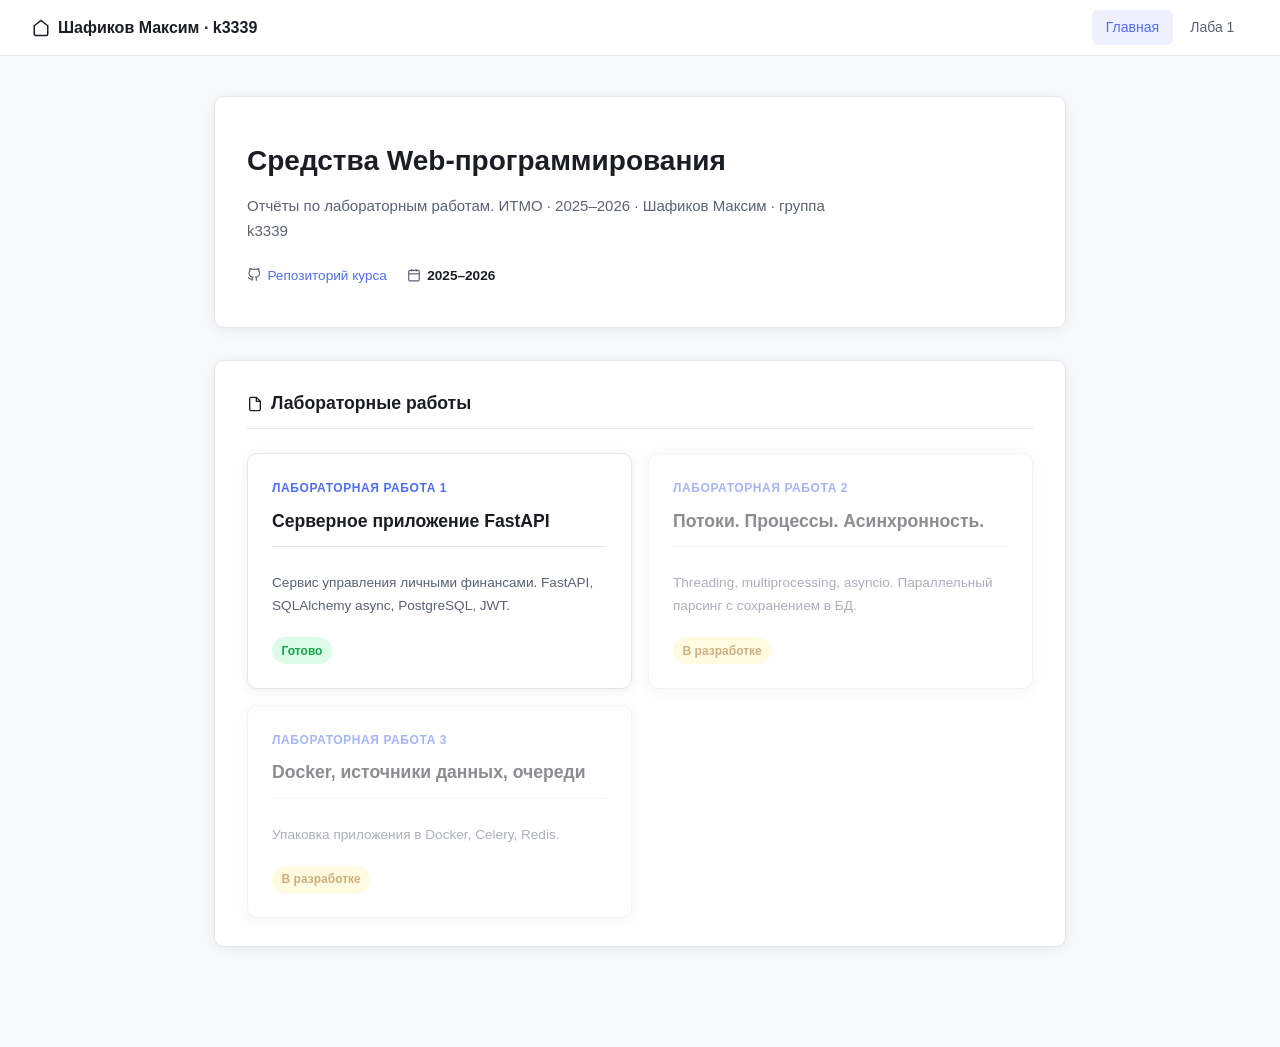
==== students/k3339/Shafikov_Maxim/docs/index.html @ fb5f2b22 "[feat]: Done 1st laboratory work, added full backend application, alembic migrations and report" ====
<!DOCTYPE html>
<html lang="ru">
<head>
  <meta charset="UTF-8" />
  <meta name="viewport" content="width=device-width, initial-scale=1.0" />
  <title>Шафиков Максим — Web-программирование</title>
  <link rel="stylesheet" href="assets/style.css" />
</head>
<body>

<header class="site-header">
  <div class="logo">
    <svg width="18" height="18" viewBox="0 0 24 24" fill="none" stroke="currentColor" stroke-width="2"><path d="M3 9l9-7 9 7v11a2 2 0 0 1-2 2H5a2 2 0 0 1-2-2z"/></svg>
    Шафиков Максим · k3339
  </div>
  <nav>
    <a href="index.html" class="active">Главная</a>
    <a href="lr1.html">Лаба 1</a>
  </nav>
</header>

<div class="container">

  <div class="hero">
    <h1>Средства Web-программирования</h1>
    <p>Отчёты по лабораторным работам. ИТМО · 2025–2026 · Шафиков Максим · группа k3339</p>
    <div class="meta-row">
      <div class="meta-item">
        <svg width="14" height="14" viewBox="0 0 24 24" fill="none" stroke="currentColor" stroke-width="2"><path d="M9 19c-5 1.5-5-2.5-7-3m14 6v-3.87a3.37 3.37 0 0 0-.94-2.61c3.14-.35 6.44-1.54 6.44-7A5.44 5.44 0 0 0 20 4.77 5.07 5.07 0 0 0 19.91 1S18.73.65 16 2.48a13.38 13.38 0 0 0-7 0C6.27.65 5.09 1 5.09 1A5.07 5.07 0 0 0 5 4.77a5.44 5.44 0 0 0-1.5 3.78c0 5.42 3.3 6.61 6.44 7A3.37 3.37 0 0 0 9 18.13V22"/></svg>
        <a href="https://github.com/TonikX/ITMO_ICT_WebDevelopment_tools_2025-2026" target="_blank">Репозиторий курса</a>
      </div>
      <div class="meta-item">
        <svg width="14" height="14" viewBox="0 0 24 24" fill="none" stroke="currentColor" stroke-width="2"><rect x="3" y="4" width="18" height="18" rx="2" ry="2"/><line x1="16" y1="2" x2="16" y2="6"/><line x1="8" y1="2" x2="8" y2="6"/><line x1="3" y1="10" x2="21" y2="10"/></svg>
        <strong>2025–2026</strong>
      </div>
    </div>
  </div>

  <div class="section">
    <h2>
      <svg width="16" height="16" viewBox="0 0 24 24" fill="none" stroke="currentColor" stroke-width="2"><path d="M14 2H6a2 2 0 0 0-2 2v16a2 2 0 0 0 2 2h12a2 2 0 0 0 2-2V8z"/><polyline points="14 2 14 8 20 8"/></svg>
      Лабораторные работы
    </h2>
    <div class="lab-grid">

      <a href="lr1.html" class="lab-card">
        <span class="lab-num">Лабораторная работа 1</span>
        <h2>Серверное приложение FastAPI</h2>
        <p>Сервис управления личными финансами. FastAPI, SQLAlchemy async, PostgreSQL, JWT.</p>
        <span class="badge">Готово</span>
      </a>

      <div class="lab-card" style="opacity: 0.5; cursor: default;">
        <span class="lab-num">Лабораторная работа 2</span>
        <h2>Потоки. Процессы. Асинхронность.</h2>
        <p>Threading, multiprocessing, asyncio. Параллельный парсинг с сохранением в БД.</p>
        <span class="badge wip">В разработке</span>
      </div>

      <div class="lab-card" style="opacity: 0.5; cursor: default;">
        <span class="lab-num">Лабораторная работа 3</span>
        <h2>Docker, источники данных, очереди</h2>
        <p>Упаковка приложения в Docker, Celery, Redis.</p>
        <span class="badge wip">В разработке</span>
      </div>

    </div>
  </div>

</div>
</body>
</html>
---- students/k3339/Shafikov_Maxim/docs/assets/style.css ----
*, *::before, *::after { box-sizing: border-box; margin: 0; padding: 0; }

:root {
  --bg: #f8f9fb;
  --surface: #ffffff;
  --surface-alt: #f1f3f7;
  --border: #e2e6ed;
  --accent: #4f6ef7;
  --accent-light: #eef0fe;
  --text: #1a1d23;
  --text-secondary: #5a6278;
  --success: #22c55e;
  --warning: #f59e0b;
  --code-bg: #f1f3f7;
  --radius: 10px;
  --shadow: 0 2px 12px rgba(0,0,0,0.07);
}

body {
  font-family: -apple-system, BlinkMacSystemFont, "Segoe UI", Roboto, sans-serif;
  background: var(--bg);
  color: var(--text);
  line-height: 1.7;
  font-size: 15px;
}

a { color: var(--accent); text-decoration: none; }
a:hover { text-decoration: underline; }

/* ── Layout ── */
.site-header {
  background: var(--surface);
  border-bottom: 1px solid var(--border);
  padding: 0 2rem;
  position: sticky;
  top: 0;
  z-index: 100;
  display: flex;
  align-items: center;
  justify-content: space-between;
  height: 56px;
}

.site-header .logo {
  font-weight: 700;
  font-size: 1rem;
  color: var(--text);
  display: flex;
  align-items: center;
  gap: 0.5rem;
}

.site-header nav { display: flex; gap: 0.25rem; }

.site-header nav a {
  padding: 0.35rem 0.85rem;
  border-radius: 6px;
  font-size: 0.875rem;
  color: var(--text-secondary);
  transition: background 0.15s, color 0.15s;
}

.site-header nav a:hover,
.site-header nav a.active {
  background: var(--accent-light);
  color: var(--accent);
  text-decoration: none;
}

.container {
  max-width: 900px;
  margin: 0 auto;
  padding: 2.5rem 1.5rem 5rem;
}

/* ── Hero ── */
.hero {
  background: var(--surface);
  border: 1px solid var(--border);
  border-radius: var(--radius);
  padding: 2.5rem 2rem;
  margin-bottom: 2rem;
  box-shadow: var(--shadow);
}

.hero h1 {
  font-size: 1.75rem;
  font-weight: 700;
  margin-bottom: 0.5rem;
}

.hero p { color: var(--text-secondary); max-width: 600px; }

.meta-row {
  display: flex;
  flex-wrap: wrap;
  gap: 1.25rem;
  margin-top: 1.25rem;
}

.meta-item {
  display: flex;
  align-items: center;
  gap: 0.4rem;
  font-size: 0.85rem;
  color: var(--text-secondary);
}

.meta-item strong { color: var(--text); }

/* ── Lab cards on index ── */
.lab-grid {
  display: grid;
  grid-template-columns: repeat(auto-fill, minmax(260px, 1fr));
  gap: 1rem;
  margin-top: 1.5rem;
}

.lab-card {
  background: var(--surface);
  border: 1px solid var(--border);
  border-radius: var(--radius);
  padding: 1.5rem;
  box-shadow: var(--shadow);
  transition: box-shadow 0.2s, border-color 0.2s;
  display: flex;
  flex-direction: column;
  gap: 0.5rem;
}

.lab-card:hover {
  box-shadow: 0 4px 20px rgba(79,110,247,0.12);
  border-color: var(--accent);
  text-decoration: none;
}

.lab-card .lab-num {
  font-size: 0.75rem;
  font-weight: 600;
  color: var(--accent);
  text-transform: uppercase;
  letter-spacing: 0.05em;
}

.lab-card h2 { font-size: 1rem; font-weight: 600; color: var(--text); }
.lab-card p { font-size: 0.85rem; color: var(--text-secondary); }

.badge {
  display: inline-flex;
  align-items: center;
  padding: 0.2rem 0.6rem;
  border-radius: 99px;
  font-size: 0.75rem;
  font-weight: 600;
  background: #dcfce7;
  color: #16a34a;
  width: fit-content;
}

.badge.wip { background: #fef9c3; color: #a16207; }

/* ── Section ── */
.section {
  background: var(--surface);
  border: 1px solid var(--border);
  border-radius: var(--radius);
  padding: 1.75rem 2rem;
  margin-bottom: 1.25rem;
  box-shadow: var(--shadow);
}

.section h2 {
  font-size: 1.1rem;
  font-weight: 700;
  margin-bottom: 1rem;
  padding-bottom: 0.6rem;
  border-bottom: 1px solid var(--border);
  display: flex;
  align-items: center;
  gap: 0.5rem;
}

.section h3 {
  font-size: 0.95rem;
  font-weight: 600;
  margin: 1.25rem 0 0.5rem;
  color: var(--text);
}

.section p { color: var(--text-secondary); margin-bottom: 0.75rem; }
.section p:last-child { margin-bottom: 0; }

/* ── Code ── */
pre {
  background: var(--code-bg);
  border: 1px solid var(--border);
  border-radius: 8px;
  padding: 1rem 1.25rem;
  overflow-x: auto;
  font-size: 0.82rem;
  line-height: 1.6;
  margin: 0.75rem 0;
}

code {
  font-family: "JetBrains Mono", "Fira Code", "Cascadia Code", monospace;
  font-size: 0.85em;
  background: var(--code-bg);
  padding: 0.15em 0.4em;
  border-radius: 4px;
  border: 1px solid var(--border);
}

pre code {
  background: none;
  border: none;
  padding: 0;
  font-size: inherit;
}

/* ── Table ── */
.table-wrap { overflow-x: auto; margin: 0.75rem 0; }

table {
  width: 100%;
  border-collapse: collapse;
  font-size: 0.875rem;
}

th {
  background: var(--surface-alt);
  padding: 0.6rem 0.9rem;
  text-align: left;
  font-weight: 600;
  border: 1px solid var(--border);
}

td {
  padding: 0.55rem 0.9rem;
  border: 1px solid var(--border);
  color: var(--text-secondary);
  vertical-align: top;
}

tr:hover td { background: var(--surface-alt); }

/* ── Endpoint list ── */
.endpoint-list { display: flex; flex-direction: column; gap: 0.5rem; margin-top: 0.5rem; }

.endpoint {
  display: flex;
  align-items: flex-start;
  gap: 0.75rem;
  padding: 0.65rem 0.9rem;
  border-radius: 7px;
  border: 1px solid var(--border);
  background: var(--surface-alt);
  font-size: 0.85rem;
}

.endpoint:hover { border-color: var(--accent); background: var(--accent-light); }

.method {
  font-size: 0.7rem;
  font-weight: 700;
  padding: 0.2rem 0.5rem;
  border-radius: 5px;
  min-width: 52px;
  text-align: center;
  flex-shrink: 0;
  margin-top: 1px;
}

.method.get    { background: #dbeafe; color: #1d4ed8; }
.method.post   { background: #dcfce7; color: #15803d; }
.method.patch  { background: #fef9c3; color: #a16207; }
.method.delete { background: #fee2e2; color: #dc2626; }

.endpoint-path { font-family: monospace; font-weight: 600; color: var(--text); }
.endpoint-desc { color: var(--text-secondary); margin-top: 0.1rem; font-size: 0.8rem; }

/* ── Commit timeline ── */
.timeline { display: flex; flex-direction: column; gap: 0; margin-top: 0.5rem; }

.timeline-item {
  display: flex;
  gap: 1rem;
  padding: 0.75rem 0;
  border-bottom: 1px solid var(--border);
}

.timeline-item:last-child { border-bottom: none; }

.commit-dot {
  width: 10px;
  height: 10px;
  border-radius: 50%;
  background: var(--accent);
  margin-top: 6px;
  flex-shrink: 0;
}

.commit-info { flex: 1; }
.commit-msg { font-weight: 600; font-size: 0.875rem; }
.commit-sub { font-size: 0.8rem; color: var(--text-secondary); margin-top: 0.15rem; }

/* ── File tree ── */
.file-tree {
  background: var(--code-bg);
  border: 1px solid var(--border);
  border-radius: 8px;
  padding: 1rem 1.25rem;
  font-family: monospace;
  font-size: 0.82rem;
  line-height: 1.8;
  white-space: pre-wrap;
  overflow-x: auto;
}

.file-tree .dir  { color: var(--accent); font-weight: 600; }
.file-tree .file { color: var(--text-secondary); }
.file-tree .note { color: #94a3b8; font-style: italic; }

/* ── Responsive ── */
@media (max-width: 600px) {
  .container { padding: 1.25rem 1rem 4rem; }
  .section { padding: 1.25rem; }
  .hero { padding: 1.5rem 1.25rem; }
  .hero h1 { font-size: 1.35rem; }
  .site-header { padding: 0 1rem; }
}
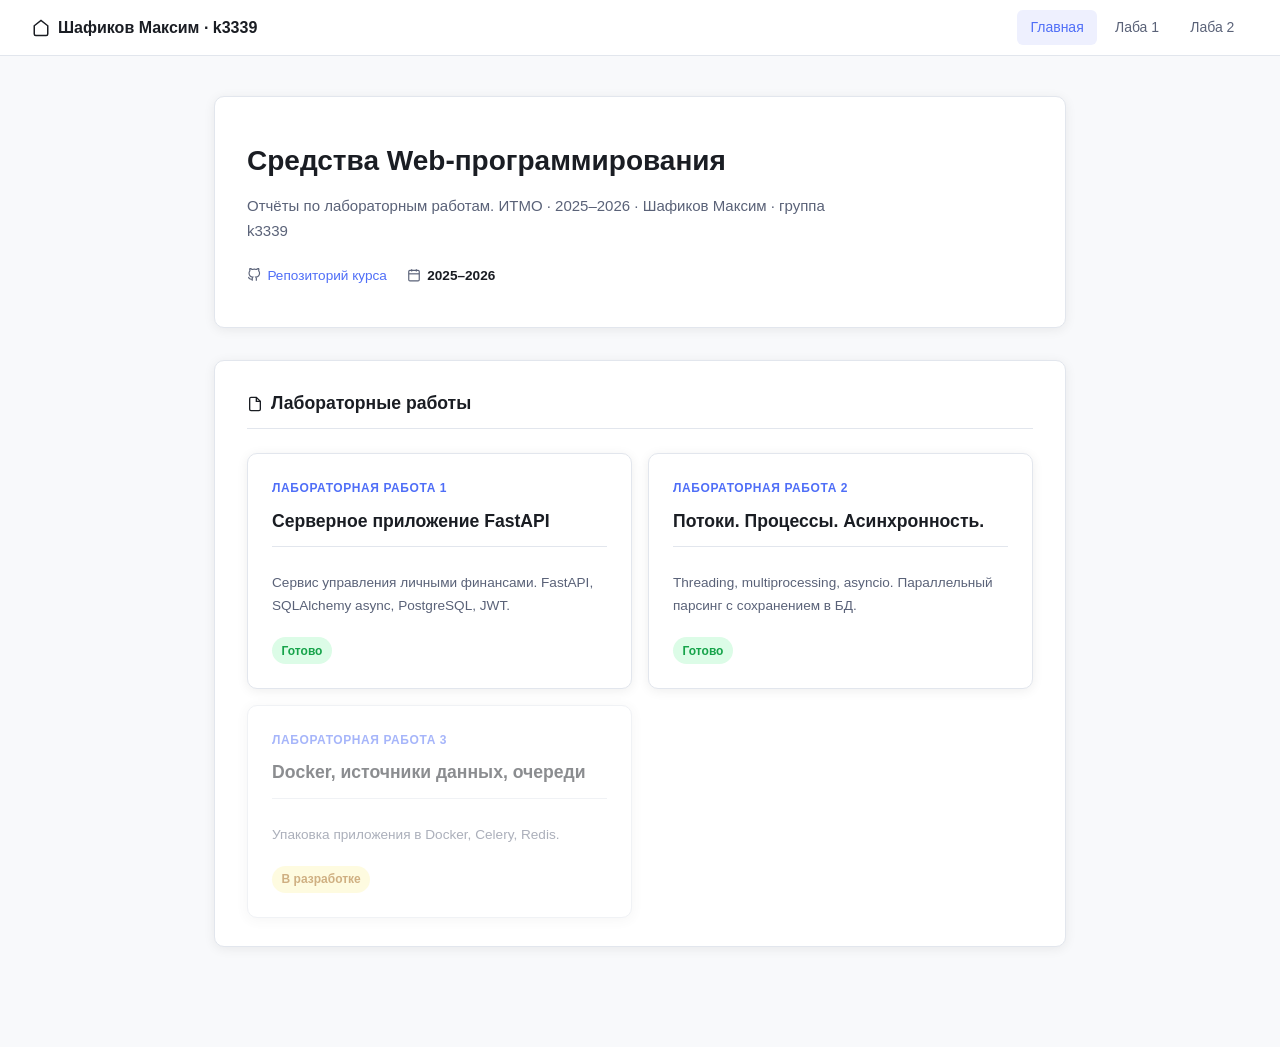
==== commit 0d1ca691: "[feat]: Done lab2, added threading/multiprocessing/async sum and parallel web parser with DB storage" ====
--- a/students/k3339/Shafikov_Maxim/docs/index.html
+++ b/students/k3339/Shafikov_Maxim/docs/index.html
@@ -16,6 +16,7 @@
   <nav>
     <a href="index.html" class="active">Главная</a>
     <a href="lr1.html">Лаба 1</a>
+    <a href="lr2.html">Лаба 2</a>
   </nav>
 </header>
 
@@ -50,12 +51,12 @@
         <span class="badge">Готово</span>
       </a>
 
-      <div class="lab-card" style="opacity: 0.5; cursor: default;">
+      <a href="lr2.html" class="lab-card">
         <span class="lab-num">Лабораторная работа 2</span>
         <h2>Потоки. Процессы. Асинхронность.</h2>
         <p>Threading, multiprocessing, asyncio. Параллельный парсинг с сохранением в БД.</p>
-        <span class="badge wip">В разработке</span>
-      </div>
+        <span class="badge">Готово</span>
+      </a>
 
       <div class="lab-card" style="opacity: 0.5; cursor: default;">
         <span class="lab-num">Лабораторная работа 3</span>
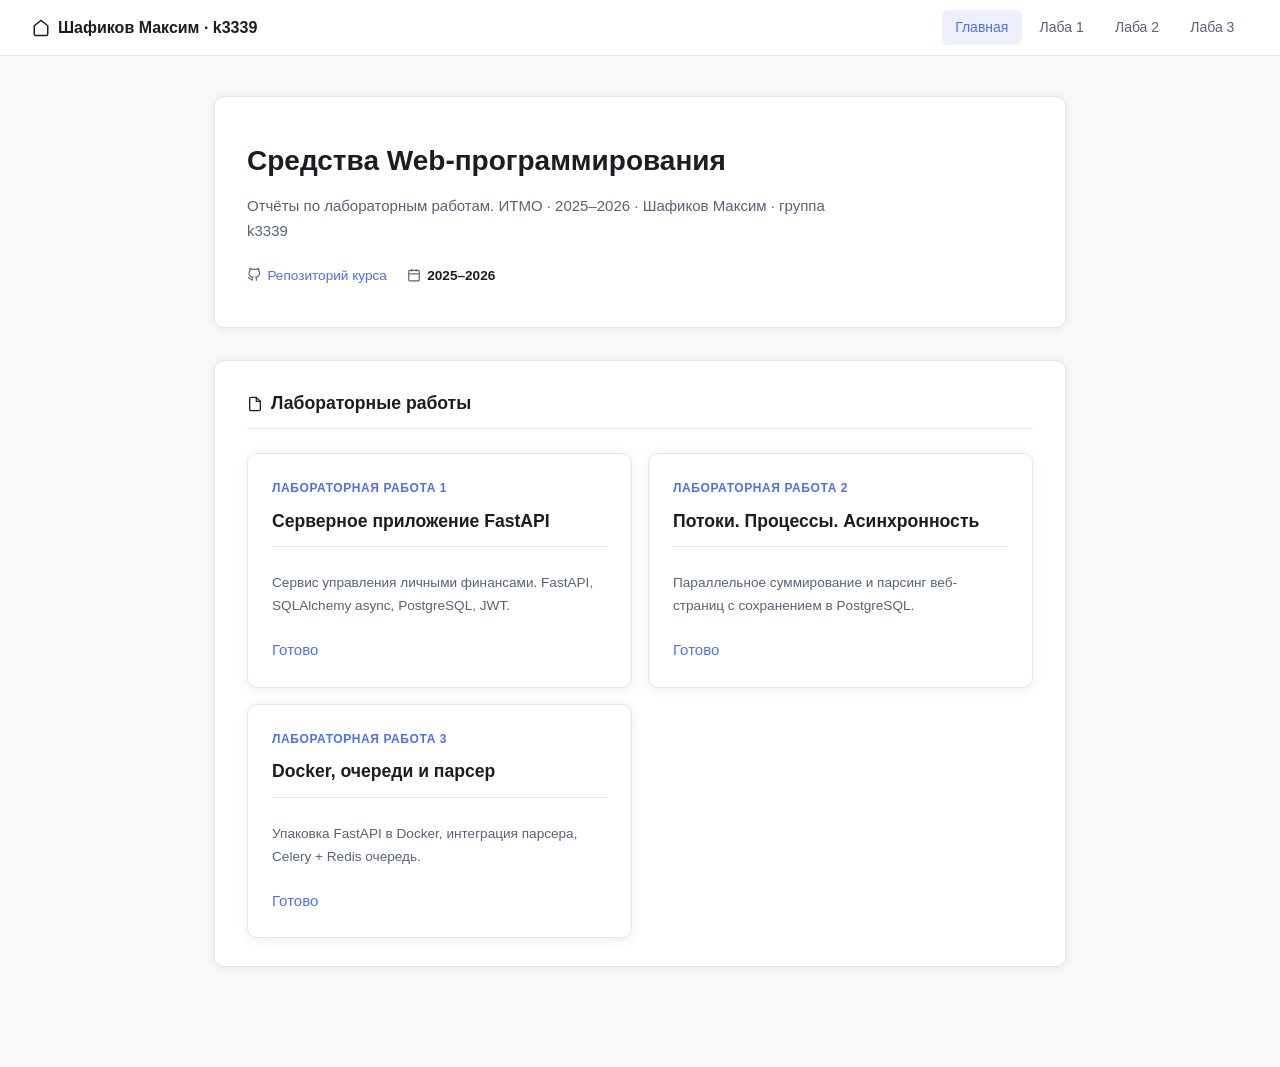
==== commit fc1322d6: "[docs]: Add Lr3 report, update index with lab 3 link" ====
--- a/students/k3339/Shafikov_Maxim/docs/index.html
+++ b/students/k3339/Shafikov_Maxim/docs/index.html
@@ -17,6 +17,7 @@
     <a href="index.html" class="active">Главная</a>
     <a href="lr1.html">Лаба 1</a>
     <a href="lr2.html">Лаба 2</a>
+    <a href="lr3.html">Лаба 3</a>
   </nav>
 </header>
 
@@ -48,26 +49,27 @@
         <span class="lab-num">Лабораторная работа 1</span>
         <h2>Серверное приложение FastAPI</h2>
         <p>Сервис управления личными финансами. FastAPI, SQLAlchemy async, PostgreSQL, JWT.</p>
-        <span class="badge">Готово</span>
+        <span class="lab-status done">Готово</span>
       </a>
 
       <a href="lr2.html" class="lab-card">
         <span class="lab-num">Лабораторная работа 2</span>
-        <h2>Потоки. Процессы. Асинхронность.</h2>
-        <p>Threading, multiprocessing, asyncio. Параллельный парсинг с сохранением в БД.</p>
-        <span class="badge">Готово</span>
+        <h2>Потоки. Процессы. Асинхронность</h2>
+        <p>Параллельное суммирование и парсинг веб-страниц с сохранением в PostgreSQL.</p>
+        <span class="lab-status done">Готово</span>
       </a>
 
-      <div class="lab-card" style="opacity: 0.5; cursor: default;">
+      <a href="lr3.html" class="lab-card">
         <span class="lab-num">Лабораторная работа 3</span>
-        <h2>Docker, источники данных, очереди</h2>
-        <p>Упаковка приложения в Docker, Celery, Redis.</p>
-        <span class="badge wip">В разработке</span>
-      </div>
+        <h2>Docker, очереди и парсер</h2>
+        <p>Упаковка FastAPI в Docker, интеграция парсера, Celery + Redis очередь.</p>
+        <span class="lab-status done">Готово</span>
+      </a>
 
     </div>
   </div>
 
 </div>
+
 </body>
-</html>+</html>
